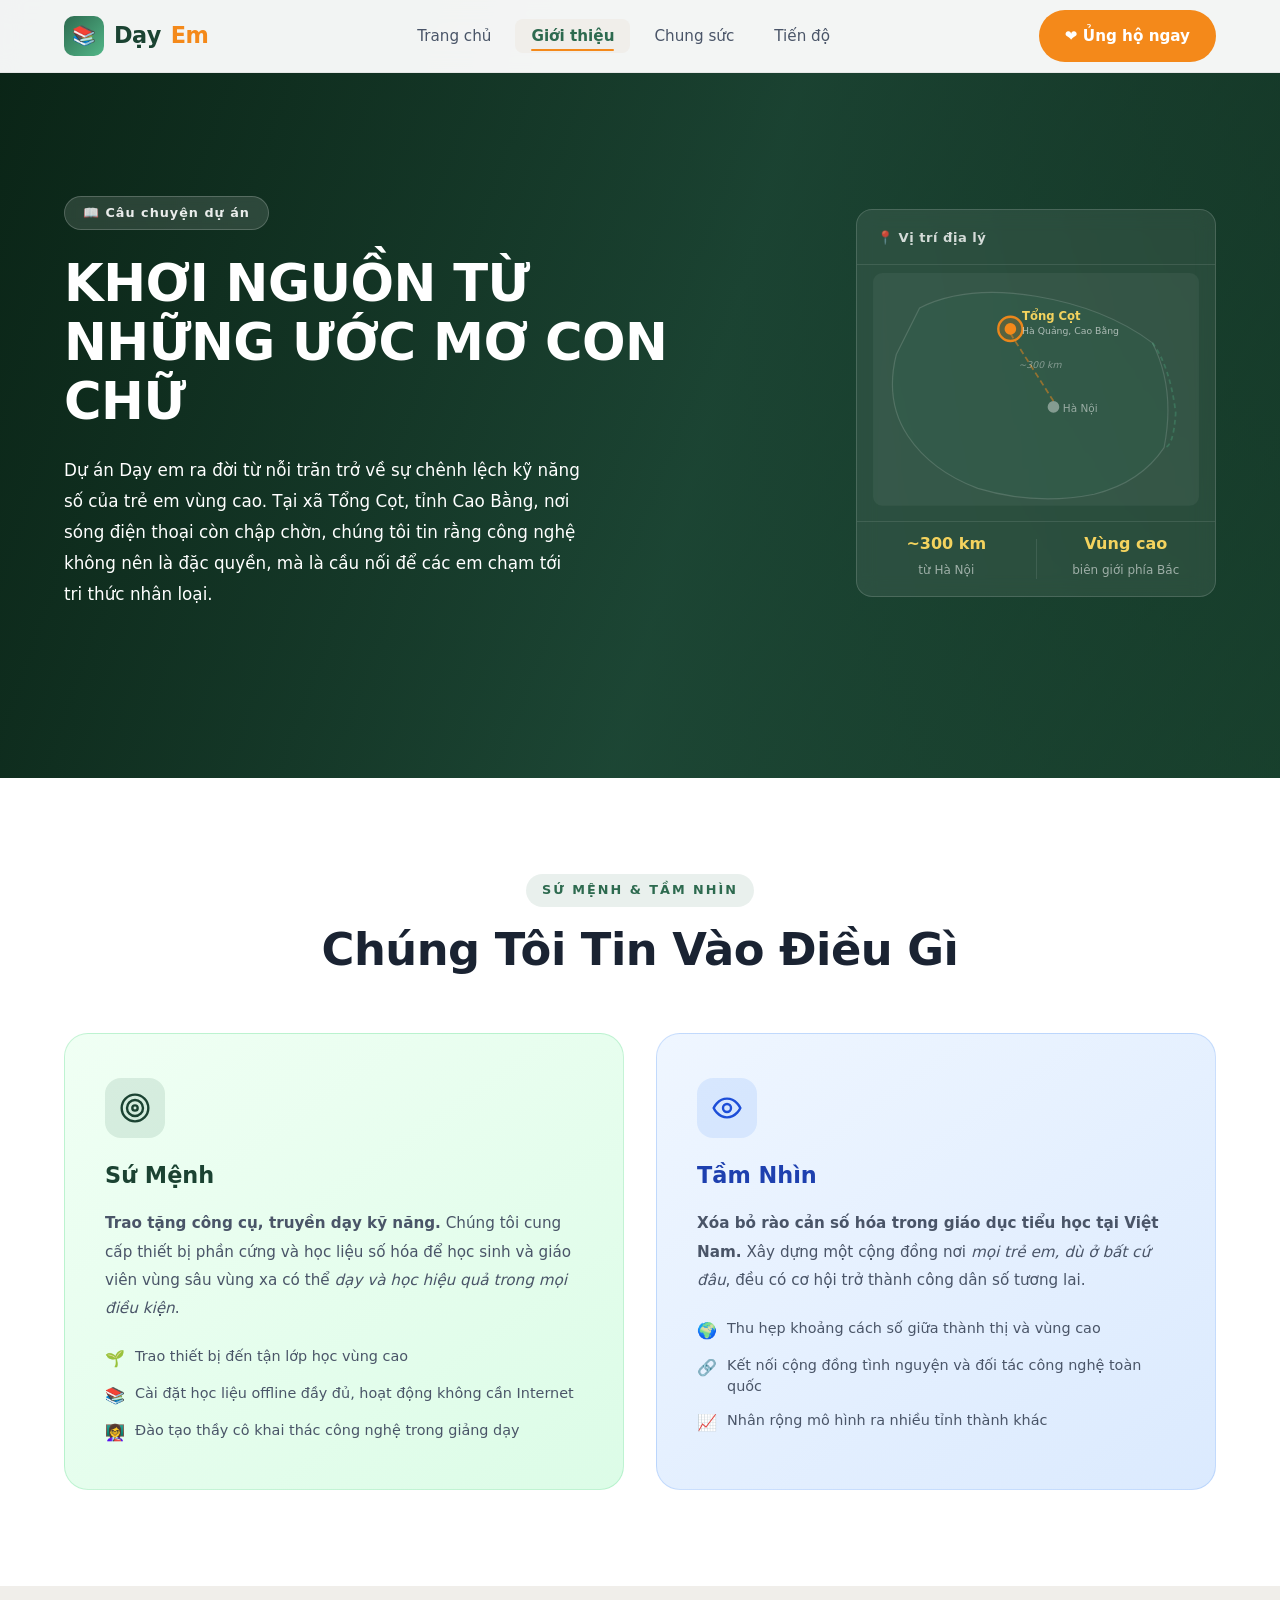
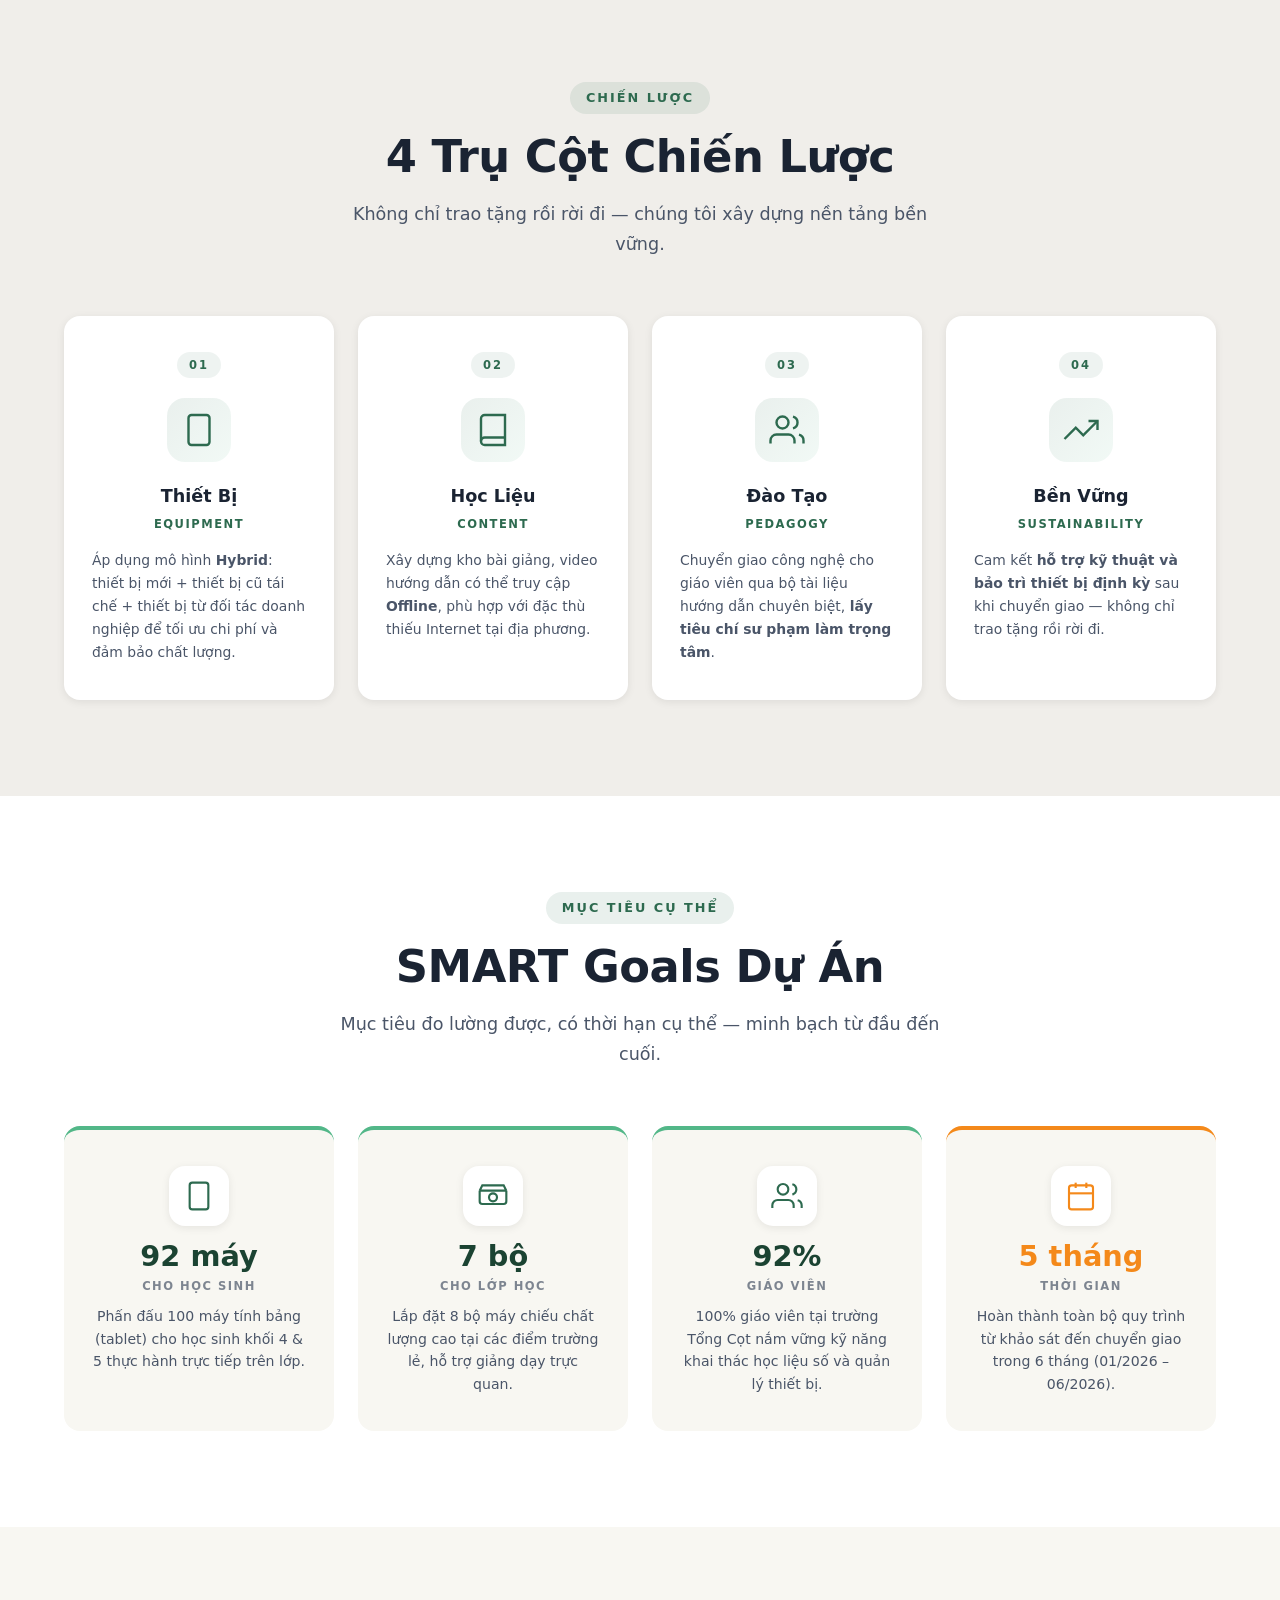
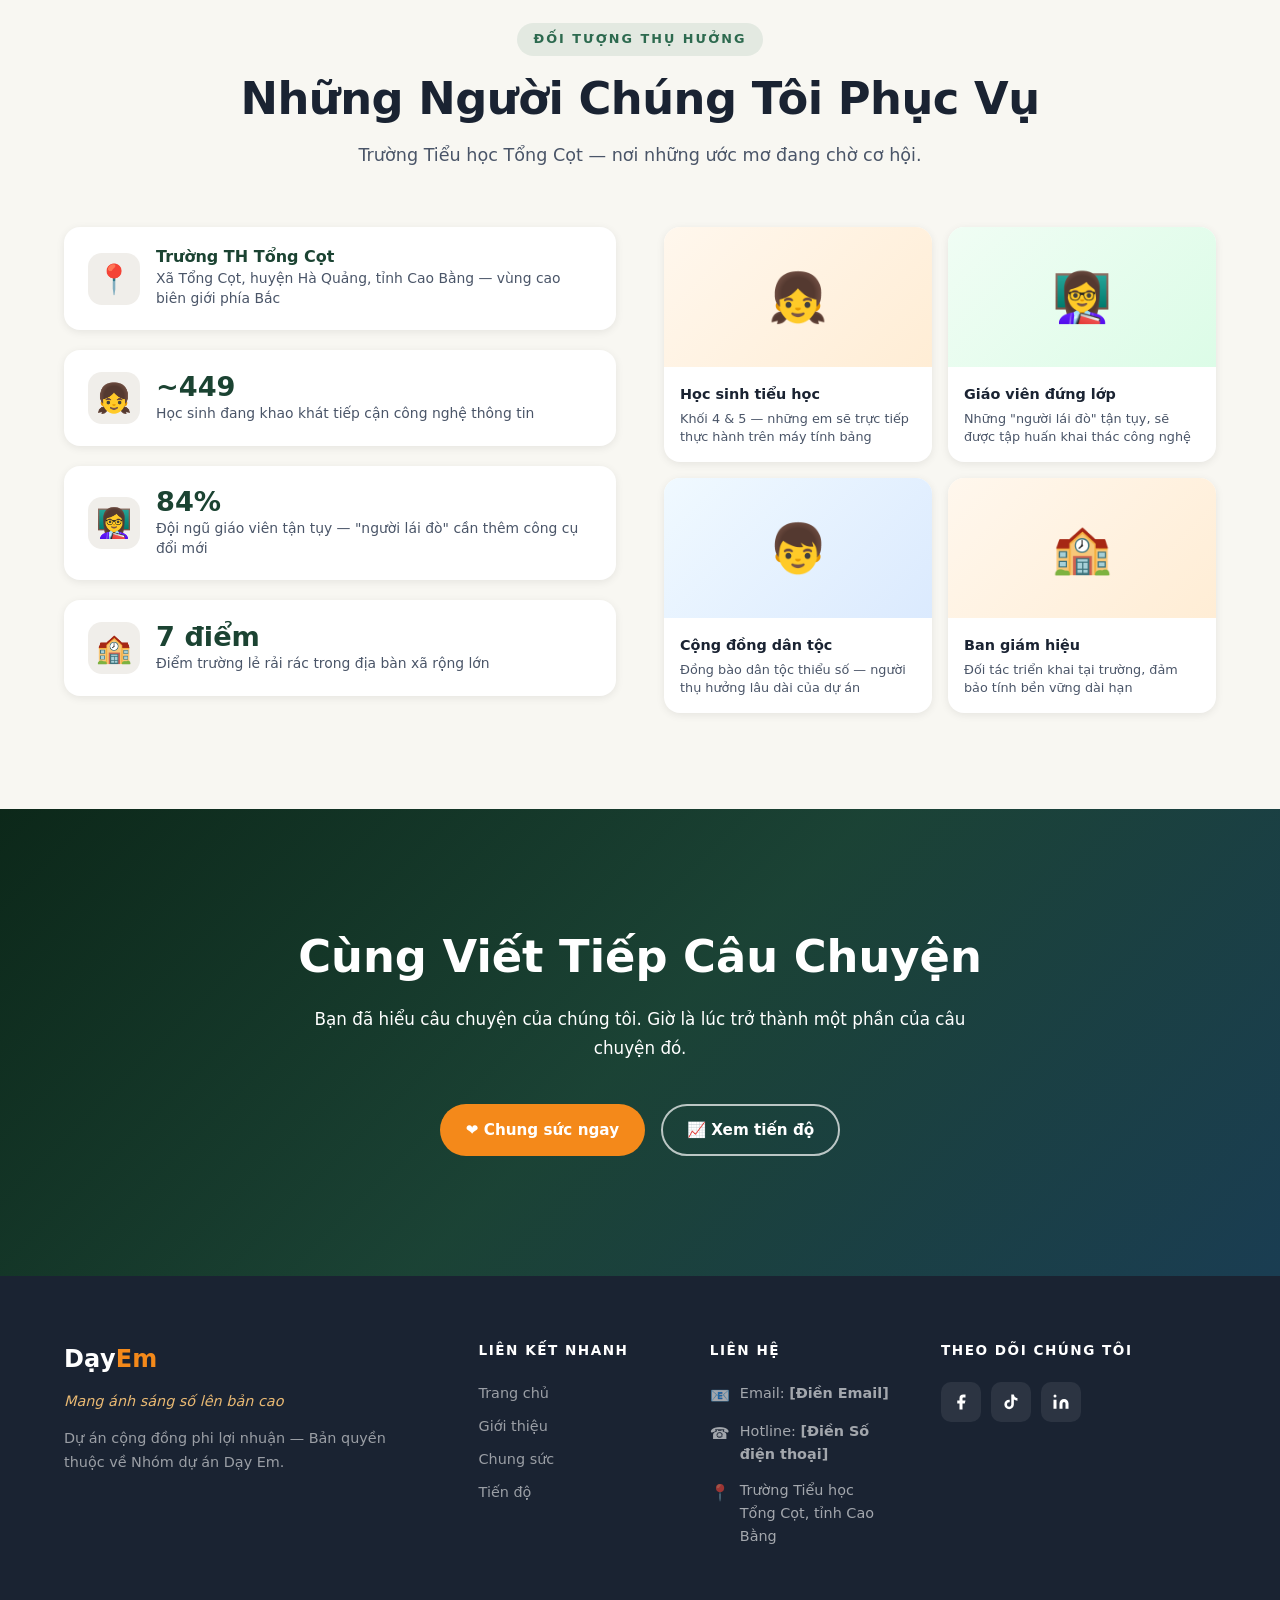
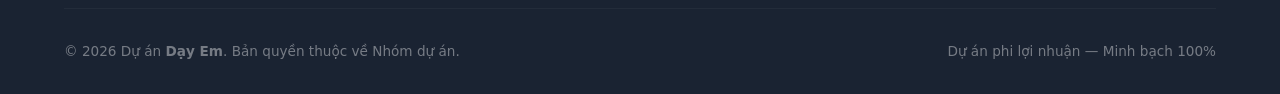
==== about.html @ bb63eeba "Initial commit without videos" ====
﻿<!DOCTYPE html>
<html lang="vi">
<head>
  <meta charset="UTF-8" />
  <meta name="viewport" content="width=device-width, initial-scale=1.0" />
  <title>Giới Thiệu — Dạy Em</title>
  <meta name="description" content="Câu chuyện ra đời của dự án Dạy Em — sứ mệnh, tầm nhìn và chiến lược thu hẹp khoảng cách số tại Tổng Cọt, Cao Bằng." />
  <link rel="stylesheet" href="css/base.css" />
  <link rel="stylesheet" href="css/layout.css" />
  <link rel="stylesheet" href="components/header.css" />
  <link rel="stylesheet" href="components/footer.css" />
  <link rel="stylesheet" href="about.css" />
</head>
<body>

  <div id="site-header"></div>

  <!-- ===== ABOUT HERO ===== -->
  <section class="about-hero">
    <!-- Ảnh nền ngôi trường + đồi núi -->
    <div class="about-hero-img"></div>
    <div class="about-hero-overlay"></div>

    <div class="container about-hero-inner">
      <div class="about-hero-grid">

        <!-- Nội dung trái -->
        <div class="about-hero-text">
          <span class="about-hero-tag fade-in">📖 Câu chuyện dự án</span>
          <h1 class="about-hero-title fade-in delay-1">
            KHƠI NGUỒN TỪ<br>NHỮNG ƯỚC MƠ CON CHỮ
          </h1>
          <p class="about-hero-lead fade-in delay-2">
            Dự án Dạy em ra đời từ nỗi trăn trở về sự chênh lệch kỹ năng số của trẻ em vùng cao. Tại xã Tổng Cọt, tỉnh Cao Bằng, nơi sóng điện thoại còn chập chờn, chúng tôi tin rằng công nghệ không nên là đặc quyền, mà là cầu nối để các em chạm tới tri thức nhân loại.
          </p>
        </div>

        <!-- Bản đồ vị trí -->
        <div class="about-map-card fade-in delay-3">
          <div class="about-map-header">
            <span class="about-map-title">📍 Vị trí địa lý</span>
          </div>
          <div class="about-map-visual">
            <!-- SVG bản đồ đơn giản hóa vị trí tương đối -->
            <svg viewBox="0 0 280 200" fill="none" xmlns="http://www.w3.org/2000/svg">
              <!-- Viền bản đồ nền -->
              <rect width="280" height="200" rx="8" fill="rgba(255,255,255,0.05)"/>
              <!-- Đường biên giới phác họa (cách điệu) -->
              <path d="M40 30 Q80 10 140 20 Q200 30 240 60 Q260 100 250 150 Q230 180 190 190 Q140 200 90 185 Q50 170 30 140 Q10 110 20 70 Z"
                    fill="rgba(45,106,79,0.15)" stroke="rgba(255,255,255,0.15)" stroke-width="1"/>
              <!-- Đường bờ biển phía đông -->
              <path d="M240 60 Q255 80 260 120 Q258 150 250 150"
                    stroke="rgba(82,183,136,0.3)" stroke-width="1.5" stroke-dasharray="4 3"/>
              <!-- Điểm Hà Nội -->
              <circle cx="155" cy="115" r="5" fill="rgba(255,255,255,0.4)"/>
              <text x="163" y="119" fill="rgba(255,255,255,0.5)" font-size="9">Hà Nội</text>
              <!-- Đường từ Hà Nội đến Tổng Cọt -->
              <line x1="155" y1="110" x2="118" y2="52" stroke="rgba(244,137,26,0.5)"
                    stroke-width="1.5" stroke-dasharray="5 3"/>
              <!-- Điểm Tổng Cọt (nổi bật) -->
              <circle cx="118" cy="48" r="10" fill="rgba(244,137,26,0.2)"
                      stroke="var(--orange,#F4891A)" stroke-width="2">
                <animate attributeName="r" values="10;14;10" dur="2s" repeatCount="indefinite"/>
                <animate attributeName="opacity" values="1;0.6;1" dur="2s" repeatCount="indefinite"/>
              </circle>
              <circle cx="118" cy="48" r="5" fill="#F4891A"/>
              <text x="128" y="40" fill="#F4D35E" font-size="10" font-weight="bold">Tổng Cọt</text>
              <text x="128" y="52" fill="rgba(255,255,255,0.6)" font-size="8">Hà Quảng, Cao Bằng</text>
              <!-- Khoảng cách -->
              <text x="125" y="82" fill="rgba(255,255,255,0.4)" font-size="8" font-style="italic">~300 km</text>
            </svg>
          </div>
          <div class="about-map-info">
            <div class="about-map-stat">
              <strong>~300 km</strong>
              <span>từ Hà Nội</span>
            </div>
            <div class="about-map-divider"></div>
            <div class="about-map-stat">
              <strong>Vùng cao</strong>
              <span>biên giới phía Bắc</span>
            </div>
          </div>
        </div>

      </div>
    </div>
  </section>


 
  <!-- ===== MISSION & VISION ===== -->
  <section class="mission-vision">
    <div class="container">
      <div class="mv-header">
        <span class="section-tag">Sứ mệnh & Tầm nhìn</span>
        <h2 class="section-title fade-in">Chúng Tôi Tin Vào Điều Gì</h2>
      </div>

      <div class="mv-grid">
        <!-- Sứ mệnh -->
        <div class="mv-card mission fade-in-left">
          <div class="mv-card-icon-wrap mission-icon">
            <svg width="32" height="32" viewBox="0 0 24 24" fill="none" stroke="currentColor" stroke-width="1.8">
              <circle cx="12" cy="12" r="10"/><circle cx="12" cy="12" r="6"/><circle cx="12" cy="12" r="2"/>
            </svg>
          </div>
          <div class="mv-card-title">Sứ Mệnh</div>
          <p class="mv-card-text">
            <strong>Trao tặng công cụ, truyền dạy kỹ năng.</strong> Chúng tôi cung cấp thiết bị phần cứng và học liệu số hóa để học sinh và giáo viên vùng sâu vùng xa có thể <em>dạy và học hiệu quả trong mọi điều kiện</em>.
          </p>
          <ul class="mv-list">
            <li>
              <span class="mv-list-icon" style="color:var(--green-mid);">🌱</span>
              Trao thiết bị đến tận lớp học vùng cao
            </li>
            <li>
              <span class="mv-list-icon" style="color:var(--green-mid);">📚</span>
              Cài đặt học liệu offline đầy đủ, hoạt động không cần Internet
            </li>
            <li>
              <span class="mv-list-icon" style="color:var(--green-mid);">👩‍🏫</span>
              Đào tạo thầy cô khai thác công nghệ trong giảng dạy
            </li>
          </ul>
        </div>

        <!-- Tầm nhìn -->
        <div class="mv-card vision fade-in-right">
          <div class="mv-card-icon-wrap vision-icon">
            <svg width="32" height="32" viewBox="0 0 24 24" fill="none" stroke="currentColor" stroke-width="1.8">
              <path d="M2 12s3-7 10-7 10 7 10 7-3 7-10 7-10-7-10-7z"/>
              <circle cx="12" cy="12" r="3"/>
            </svg>
          </div>
          <div class="mv-card-title">Tầm Nhìn</div>
          <p class="mv-card-text">
            <strong>Xóa bỏ rào cản số hóa trong giáo dục tiểu học tại Việt Nam.</strong> Xây dựng một cộng đồng nơi <em>mọi trẻ em, dù ở bất cứ đâu</em>, đều có cơ hội trở thành công dân số tương lai.
          </p>
          <ul class="mv-list">
            <li>
              <span class="mv-list-icon" style="color:#1D4ED8;">🌍</span>
              Thu hẹp khoảng cách số giữa thành thị và vùng cao
            </li>
            <li>
              <span class="mv-list-icon" style="color:#1D4ED8;">🔗</span>
              Kết nối cộng đồng tình nguyện và đối tác công nghệ toàn quốc
            </li>
            <li>
              <span class="mv-list-icon" style="color:#1D4ED8;">📈</span>
              Nhân rộng mô hình ra nhiều tỉnh thành khác
            </li>
          </ul>
        </div>
      </div>
    </div>
  </section>

  <!-- ===== 4 PILLARS ===== -->
  <section class="pillars" id="pillars">
    <div class="container">
      <div class="pillars-header">
        <span class="section-tag">Chiến lược</span>
        <h2 class="section-title fade-in">4 Trụ Cột Chiến Lược</h2>
        <p class="section-lead fade-in">Không chỉ trao tặng rồi rời đi — chúng tôi xây dựng nền tảng bền vững.</p>
      </div>

      <div class="pillars-grid">
        <div class="pillar-card fade-in delay-1">
          <div class="pillar-number">01</div>
          <div class="pillar-icon-wrap">
            <svg width="36" height="36" viewBox="0 0 24 24" fill="none" stroke="currentColor" stroke-width="1.6">
              <rect x="5" y="2" width="14" height="20" rx="2"/><line x1="12" y1="18" x2="12" y2="18.01"/>
            </svg>
          </div>
          <div class="pillar-title">Thiết Bị</div>
          <div class="pillar-sub">Equipment</div>
          <p class="pillar-desc">
            Áp dụng mô hình <strong>Hybrid</strong>: thiết bị mới + thiết bị cũ tái chế + thiết bị từ đối tác doanh nghiệp để tối ưu chi phí và đảm bảo chất lượng.
          </p>
        </div>

        <div class="pillar-card fade-in delay-2">
          <div class="pillar-number">02</div>
          <div class="pillar-icon-wrap">
            <svg width="36" height="36" viewBox="0 0 24 24" fill="none" stroke="currentColor" stroke-width="1.6">
              <path d="M4 19.5A2.5 2.5 0 0 1 6.5 17H20"/><path d="M6.5 2H20v20H6.5A2.5 2.5 0 0 1 4 19.5v-15A2.5 2.5 0 0 1 6.5 2z"/>
            </svg>
          </div>
          <div class="pillar-title">Học Liệu</div>
          <div class="pillar-sub">Content</div>
          <p class="pillar-desc">
            Xây dựng kho bài giảng, video hướng dẫn có thể truy cập <strong>Offline</strong>, phù hợp với đặc thù thiếu Internet tại địa phương.
          </p>
        </div>

        <div class="pillar-card fade-in delay-3">
          <div class="pillar-number">03</div>
          <div class="pillar-icon-wrap">
            <svg width="36" height="36" viewBox="0 0 24 24" fill="none" stroke="currentColor" stroke-width="1.6">
              <path d="M17 21v-2a4 4 0 0 0-4-4H5a4 4 0 0 0-4 4v2"/><circle cx="9" cy="7" r="4"/>
              <path d="M23 21v-2a4 4 0 0 0-3-3.87M16 3.13a4 4 0 0 1 0 7.75"/>
            </svg>
          </div>
          <div class="pillar-title">Đào Tạo</div>
          <div class="pillar-sub">Pedagogy</div>
          <p class="pillar-desc">
            Chuyển giao công nghệ cho giáo viên qua bộ tài liệu hướng dẫn chuyên biệt, <strong>lấy tiêu chí sư phạm làm trọng tâm</strong>.
          </p>
        </div>

        <div class="pillar-card fade-in delay-4">
          <div class="pillar-number">04</div>
          <div class="pillar-icon-wrap">
            <svg width="36" height="36" viewBox="0 0 24 24" fill="none" stroke="currentColor" stroke-width="1.6">
              <polyline points="23 6 13.5 15.5 8.5 10.5 1 18"/>
              <polyline points="17 6 23 6 23 12"/>
            </svg>
          </div>
          <div class="pillar-title">Bền Vững</div>
          <div class="pillar-sub">Sustainability</div>
          <p class="pillar-desc">
            Cam kết <strong>hỗ trợ kỹ thuật và bảo trì thiết bị định kỳ</strong> sau khi chuyển giao — không chỉ trao tặng rồi rời đi.
          </p>
        </div>
      </div>
    </div>
  </section>

  <!-- ===== SMART GOALS ===== -->
  <section class="smart-goals" id="goals">
    <div class="container">
      <div class="goals-header">
        <span class="section-tag">Mục tiêu cụ thể</span>
        <h2 class="section-title fade-in">SMART Goals Dự Án</h2>
        <p class="section-lead fade-in">Mục tiêu đo lường được, có thời hạn cụ thể — minh bạch từ đầu đến cuối.</p>
      </div>

      <div class="goals-grid">
        <div class="goal-card fade-in delay-1">
          <div class="goal-card-icon">
            <svg width="32" height="32" viewBox="0 0 24 24" fill="none" stroke="currentColor" stroke-width="1.6">
              <rect x="5" y="2" width="14" height="20" rx="2"/><line x1="12" y1="18" x2="12" y2="18.01"/>
            </svg>
          </div>
          <div class="goal-card-body">
            <div class="goal-num"><span class="counter" data-target="100">0</span> máy</div>
            <div class="goal-tag">Cho học sinh</div>
            <p class="goal-desc">Phấn đấu 100 máy tính bảng (tablet) cho học sinh khối 4 &amp; 5 thực hành trực tiếp trên lớp.</p>
          </div>
        </div>

        <div class="goal-card fade-in delay-2">
          <div class="goal-card-icon">
            <svg width="32" height="32" viewBox="0 0 24 24" fill="none" stroke="currentColor" stroke-width="1.6">
              <path d="M2 8h20M2 8v8a2 2 0 0 0 2 2h16a2 2 0 0 0 2-2V8M2 8l2-4h16l2 4"/>
              <circle cx="12" cy="13" r="3"/>
            </svg>
          </div>
          <div class="goal-card-body">
            <div class="goal-num"><span class="counter" data-target="8">0</span> bộ</div>
            <div class="goal-tag">Cho lớp học</div>
            <p class="goal-desc">Lắp đặt 8 bộ máy chiếu chất lượng cao tại các điểm trường lẻ, hỗ trợ giảng dạy trực quan.</p>
          </div>
        </div>

        <div class="goal-card fade-in delay-3">
          <div class="goal-card-icon">
            <svg width="32" height="32" viewBox="0 0 24 24" fill="none" stroke="currentColor" stroke-width="1.6">
              <path d="M17 21v-2a4 4 0 0 0-4-4H5a4 4 0 0 0-4 4v2"/><circle cx="9" cy="7" r="4"/>
              <path d="M23 21v-2a4 4 0 0 0-3-3.87M16 3.13a4 4 0 0 1 0 7.75"/>
            </svg>
          </div>
          <div class="goal-card-body">
            <div class="goal-num"><span class="counter" data-target="100">0</span>%</div>
            <div class="goal-tag">Giáo viên</div>
            <p class="goal-desc">100% giáo viên tại trường Tổng Cọt nắm vững kỹ năng khai thác học liệu số và quản lý thiết bị.</p>
          </div>
        </div>

        <div class="goal-card fade-in delay-4">
          <div class="goal-card-icon">
            <svg width="32" height="32" viewBox="0 0 24 24" fill="none" stroke="currentColor" stroke-width="1.6">
              <rect x="3" y="4" width="18" height="18" rx="2"/>
              <line x1="16" y1="2" x2="16" y2="6"/>
              <line x1="8" y1="2" x2="8" y2="6"/>
              <line x1="3" y1="10" x2="21" y2="10"/>
            </svg>
          </div>
          <div class="goal-card-body">
            <div class="goal-num"><span class="counter" data-target="6">0</span> tháng</div>
            <div class="goal-tag">Thời gian</div>
            <p class="goal-desc">Hoàn thành toàn bộ quy trình từ khảo sát đến chuyển giao trong 6 tháng (01/2026 – 06/2026).</p>
          </div>
        </div>
      </div>
    </div>
  </section>

  <!-- ===== BENEFICIARIES ===== -->
  <section class="beneficiaries">
    <div class="container">
      <div class="bene-header">
        <span class="section-tag">Đối tượng thụ hưởng</span>
        <h2 class="section-title fade-in">Những Người Chúng Tôi Phục Vụ</h2>
        <p class="section-lead fade-in">Trường Tiểu học Tổng Cọt — nơi những ước mơ đang chờ cơ hội.</p>
      </div>

      <div class="bene-grid">

        <!-- Thống kê nhân khẩu -->
        <div class="bene-stats">
          <div class="bene-stat fade-in-left">
            <div class="bene-stat-icon">📍</div>
            <div>
              <span class="bene-stat-place">Trường TH Tổng Cọt</span>
              <div class="bene-stat-label">Xã Tổng Cọt, huyện Hà Quảng, tỉnh Cao Bằng — vùng cao biên giới phía Bắc</div>
            </div>
          </div>

          <div class="bene-stat fade-in-left delay-1">
            <div class="bene-stat-icon">👧</div>
            <div>
              <span class="bene-stat-num">~<span class="counter" data-target="490">0</span></span>
              <div class="bene-stat-label">Học sinh đang khao khát tiếp cận công nghệ thông tin</div>
            </div>
          </div>

          <div class="bene-stat fade-in-left delay-2">
            <div class="bene-stat-icon">👩‍🏫</div>
            <div>
              <span class="bene-stat-num"><span class="counter" data-target="100">0</span>%</span>
              <div class="bene-stat-label">Đội ngũ giáo viên tận tụy — "người lái đò" cần thêm công cụ đổi mới</div>
            </div>
          </div>

          <div class="bene-stat fade-in-left delay-3">
            <div class="bene-stat-icon">🏫</div>
            <div>
              <span class="bene-stat-num"><span class="counter" data-target="8">0</span> điểm</span>
              <div class="bene-stat-label">Điểm trường lẻ rải rác trong địa bàn xã rộng lớn</div>
            </div>
          </div>
        </div>

        <!-- Chân dung đối tượng -->
        <div class="bene-portraits fade-in-right">
          <div class="portrait-card">
            <div class="portrait-img student">👧</div>
            <div class="portrait-info">
              <div class="portrait-title">Học sinh tiểu học</div>
              <div class="portrait-desc">Khối 4 &amp; 5 — những em sẽ trực tiếp thực hành trên máy tính bảng</div>
            </div>
          </div>

          <div class="portrait-card">
            <div class="portrait-img teacher">👩‍🏫</div>
            <div class="portrait-info">
              <div class="portrait-title">Giáo viên đứng lớp</div>
              <div class="portrait-desc">Những "người lái đò" tận tụy, sẽ được tập huấn khai thác công nghệ</div>
            </div>
          </div>

          <div class="portrait-card">
            <div class="portrait-img" style="background:linear-gradient(135deg,#F0F9FF,#DBEAFE);">👦</div>
            <div class="portrait-info">
              <div class="portrait-title">Cộng đồng dân tộc</div>
              <div class="portrait-desc">Đồng bào dân tộc thiểu số — người thụ hưởng lâu dài của dự án</div>
            </div>
          </div>

          <div class="portrait-card">
            <div class="portrait-img" style="background:linear-gradient(135deg,#FFF7ED,#FFEDD5);">🏫</div>
            <div class="portrait-info">
              <div class="portrait-title">Ban giám hiệu</div>
              <div class="portrait-desc">Đối tác triển khai tại trường, đảm bảo tính bền vững dài hạn</div>
            </div>
          </div>
        </div>

      </div>
    </div>
  </section>

  <!-- ===== CTA ===== -->
  <section class="cta-section">
    <div class="cta-bg-overlay"></div>
    <div class="container">
      <div class="cta-content">
        <h2 class="cta-title fade-in">Cùng Viết Tiếp Câu Chuyện</h2>
        <p class="cta-text fade-in">
          Bạn đã hiểu câu chuyện của chúng tôi. Giờ là lúc trở thành một phần của câu chuyện đó.
        </p>
        <div class="cta-actions fade-in">
          <a href="contribute.html" class="btn btn-primary">❤️ Chung sức ngay</a>
          <a href="progress.html" class="btn btn-white-outline">📈 Xem tiến độ</a>
        </div>
      </div>
    </div>
  </section>

  <div id="site-footer"></div>

  <script src="js/components.js"></script>
  <script src="js/main.js"></script>
</body>
</html>
---- css/base.css ----
/* ============================================
   BASE — Reset, Variables, Elements, Utilities
   ============================================ */

/* --- Reset & Variables --- */
*, *::before, *::after { box-sizing: border-box; margin: 0; padding: 0; }

:root {
  --green-dark:   #1B4332;
  --green-mid:    #2D6A4F;
  --green-light:  #52B788;
  --orange:       #F4891A;
  --orange-light: #FFC97A;
  --gold:         #F4D35E;
  --white:        #FFFFFF;
  --off-white:    #F8F7F2;
  --gray-light:   #F0EEEA;
  --gray-mid:     #C8C4BC;
  --text-dark:    #1A2332;
  --text-mid:     #4A5568;
  --shadow-sm:    0 2px 8px rgba(0,0,0,0.08);
  --shadow-md:    0 4px 20px rgba(0,0,0,0.12);
  --shadow-lg:    0 8px 40px rgba(0,0,0,0.16);
  --radius-sm:    8px;
  --radius-md:    16px;
  --radius-lg:    24px;
  --transition:   0.3s ease;
  --font-main:    'Segoe UI', 'Be Vietnam Pro', system-ui, sans-serif;
}

html { scroll-behavior: smooth; }

body {
  font-family: var(--font-main);
  color: var(--text-dark);
  background: var(--white);
  line-height: 1.6;
  overflow-x: hidden;
}

img { max-width: 100%; display: block; }
a { text-decoration: none; color: inherit; }
ul { list-style: none; }

.container {
  max-width: 1200px;
  margin: 0 auto;
  padding: 0 24px;
}

/* --- Buttons --- */
.btn {
  display: inline-flex;
  align-items: center;
  gap: 8px;
  padding: 12px 24px;
  border-radius: 50px;
  font-weight: 600;
  font-size: 0.95rem;
  cursor: pointer;
  border: 2px solid transparent;
  transition: all var(--transition);
  white-space: nowrap;
}

.btn-primary {
  background: var(--orange);
  color: var(--white);
}

.btn-primary:hover {
  background: #E07A10;
  transform: translateY(-2px);
  box-shadow: 0 6px 20px rgba(244,137,26,0.4);
}

.btn-outline {
  background: transparent;
  border-color: var(--green-mid);
  color: var(--green-mid);
}

.btn-outline:hover {
  background: var(--green-mid);
  color: var(--white);
  transform: translateY(-2px);
}

.btn-white {
  background: var(--white);
  color: var(--green-dark);
}

.btn-white:hover {
  background: var(--off-white);
  transform: translateY(-2px);
  box-shadow: var(--shadow-md);
}

.btn-white-outline {
  background: transparent;
  border-color: rgba(255,255,255,0.7);
  color: var(--white);
}

.btn-white-outline:hover {
  background: rgba(255,255,255,0.15);
  border-color: var(--white);
}

/* --- Section Commons --- */
section { padding: 96px 0; }

.section-tag {
  display: inline-block;
  background: rgba(45,106,79,0.1);
  color: var(--green-mid);
  font-size: 0.8rem;
  font-weight: 700;
  letter-spacing: 2px;
  text-transform: uppercase;
  padding: 6px 16px;
  border-radius: 50px;
  margin-bottom: 16px;
}

.section-tag.orange {
  background: rgba(244,137,26,0.1);
  color: var(--orange);
}

.section-title {
  font-size: clamp(1.8rem, 4vw, 2.8rem);
  font-weight: 800;
  line-height: 1.2;
  letter-spacing: -0.5px;
  margin-bottom: 16px;
  color: var(--text-dark);
}

.section-lead {
  font-size: 1.1rem;
  color: var(--text-mid);
  max-width: 600px;
  line-height: 1.7;
}

/* --- Animations --- */
.fade-in {
  opacity: 0;
  transform: translateY(30px);
  transition: opacity 0.7s ease, transform 0.7s ease;
}

.fade-in.visible {
  opacity: 1;
  transform: translateY(0);
}

.fade-in-left {
  opacity: 0;
  transform: translateX(-30px);
  transition: opacity 0.7s ease, transform 0.7s ease;
}

.fade-in-left.visible {
  opacity: 1;
  transform: translateX(0);
}

.fade-in-right {
  opacity: 0;
  transform: translateX(30px);
  transition: opacity 0.7s ease, transform 0.7s ease;
}

.fade-in-right.visible {
  opacity: 1;
  transform: translateX(0);
}

.delay-1 { transition-delay: 0.1s; }
.delay-2 { transition-delay: 0.2s; }
.delay-3 { transition-delay: 0.3s; }
.delay-4 { transition-delay: 0.4s; }
---- css/layout.css ----
/* ============================================
   LAYOUT — CTA Section, Shared Responsive
   ============================================ */

/* --- Shared CTA Section (dùng chung mọi trang) --- */
.cta-section {
  position: relative;
  background: linear-gradient(135deg, var(--green-dark), #1A3D52);
  color: var(--white);
  text-align: center;
  padding: 120px 0;
  overflow: hidden;
}

.cta-bg-overlay {
  position: absolute;
  inset: 0;
  background: linear-gradient(
    135deg,
    rgba(10,36,22,0.88) 0%,
    rgba(27,67,50,0.82) 50%,
    rgba(26,61,82,0.88) 100%
  );
  z-index: 0;
}

.cta-section .container { position: relative; z-index: 1; }

.cta-content { max-width: 700px; margin: 0 auto; }

.cta-title {
  font-size: clamp(1.8rem, 4vw, 2.8rem);
  font-weight: 900;
  line-height: 1.25;
  margin-bottom: 20px;
}

.cta-text {
  font-size: 1.05rem;
  opacity: 0.85;
  margin-bottom: 40px;
  line-height: 1.75;
}

.cta-actions {
  display: flex;
  gap: 16px;
  justify-content: center;
  flex-wrap: wrap;
}

/* --- Responsive --- */
@media (max-width: 768px) {
  section { padding: 64px 0; }
}

@media (max-width: 480px) {
  .cta-actions { flex-direction: column; align-items: center; }
}
---- components/header.css ----
/* --- Header / Navbar --- */
.header {
  position: fixed;
  top: 0; left: 0; right: 0;
  z-index: 1000;
  background: rgba(255,255,255,0.95);
  backdrop-filter: blur(12px);
  border-bottom: 1px solid rgba(0,0,0,0.06);
  transition: box-shadow var(--transition);
}

.header.scrolled { box-shadow: var(--shadow-md); }

.nav {
  display: flex;
  align-items: center;
  justify-content: space-between;
  height: 72px;
  gap: 32px;
}

.nav-logo {
  display: flex;
  align-items: center;
  gap: 10px;
  font-size: 1.4rem;
  font-weight: 800;
  color: var(--green-dark);
  letter-spacing: -0.5px;
}

.nav-logo span { color: var(--orange); }

.nav-logo-icon {
  width: 40px; height: 40px;
  background: linear-gradient(135deg, var(--green-mid), var(--green-light));
  border-radius: 10px;
  display: flex; align-items: center; justify-content: center;
  font-size: 1.2rem;
}

.nav-links {
  display: flex;
  align-items: center;
  gap: 8px;
}

.nav-links a {
  padding: 8px 16px;
  border-radius: 8px;
  font-size: 0.95rem;
  font-weight: 500;
  color: var(--text-mid);
  transition: all var(--transition);
}

.nav-links a:hover,
.nav-links a.active {
  color: var(--green-dark);
  background: var(--gray-light);
}

.nav-links a.active {
  color: var(--green-mid);
  font-weight: 700;
  position: relative;
}

.nav-links a.active::after {
  content: '';
  position: absolute;
  bottom: 2px; left: 16px; right: 16px;
  height: 2px;
  background: var(--orange);
  border-radius: 2px;
}

.nav-hamburger {
  display: none;
  flex-direction: column;
  gap: 5px;
  cursor: pointer;
  padding: 8px;
}

.nav-hamburger span {
  width: 24px; height: 2px;
  background: var(--text-dark);
  border-radius: 2px;
  transition: all var(--transition);
}

@media (max-width: 768px) {
  .nav-links, .nav-cta { display: none; }
  .nav-hamburger { display: flex; }
  .nav-links.open {
    display: flex;
    flex-direction: column;
    position: fixed;
    top: 72px; left: 0; right: 0;
    background: var(--white);
    padding: 20px 24px;
    box-shadow: var(--shadow-md);
    gap: 4px;
  }
}
---- components/footer.css ----
/* --- Footer --- */
.footer {
  background: var(--text-dark);
  color: rgba(255,255,255,0.8);
  padding: 64px 0 32px;
}

.footer-grid {
  display: grid;
  grid-template-columns: 2fr 1fr 1fr 1.5fr;
  gap: 48px;
  margin-bottom: 48px;
}

.footer-slogan {
  font-size: 0.9rem;
  color: var(--orange-light);
  font-style: italic;
  margin-bottom: 12px;
  opacity: 0.9;
}

.footer-brand-name {
  font-size: 1.5rem;
  font-weight: 800;
  color: var(--white);
  margin-bottom: 12px;
}

.footer-brand-name span { color: var(--orange); }

.footer-desc {
  font-size: 0.9rem;
  line-height: 1.7;
  opacity: 0.7;
  margin-bottom: 24px;
}

.footer-socials {
  display: flex;
  gap: 10px;
}

.social-btn {
  width: 40px; height: 40px;
  background: rgba(255,255,255,0.08);
  border-radius: 10px;
  display: flex; align-items: center; justify-content: center;
  font-size: 1rem;
  transition: all var(--transition);
  color: var(--white);
}

.social-btn:hover {
  background: var(--orange);
  transform: translateY(-2px);
}

.footer-col-title {
  font-size: 0.85rem;
  font-weight: 700;
  text-transform: uppercase;
  letter-spacing: 1.5px;
  color: var(--white);
  margin-bottom: 20px;
}

.footer-links { display: flex; flex-direction: column; gap: 10px; }

.footer-links a {
  font-size: 0.9rem;
  opacity: 0.7;
  transition: all var(--transition);
  display: flex;
  align-items: center;
  gap: 6px;
}

.footer-links a:hover { opacity: 1; color: var(--orange); }

.footer-contact-item {
  display: flex;
  align-items: flex-start;
  gap: 10px;
  font-size: 0.9rem;
  margin-bottom: 12px;
  opacity: 0.75;
}

.footer-contact-item span:first-child { font-size: 1rem; margin-top: 1px; flex-shrink: 0; }

.footer-bottom {
  border-top: 1px solid rgba(255,255,255,0.08);
  padding-top: 32px;
  display: flex;
  justify-content: space-between;
  align-items: center;
  font-size: 0.85rem;
  opacity: 0.5;
  flex-wrap: wrap;
  gap: 12px;
}

@media (max-width: 1024px) {
  .footer-grid { grid-template-columns: 1fr 1fr; }
}

@media (max-width: 768px) {
  .footer-grid { grid-template-columns: 1fr; }
}

@media (max-width: 480px) {
  .footer-grid { grid-template-columns: 1fr; }
}
---- about.css ----
/* ============================================
   ABOUT PAGE
   ============================================ */

/* --- About Hero --- */
.about-hero {
  position: relative;
  min-height: 78vh;
  display: flex;
  align-items: center;
  overflow: hidden;
}

.about-hero-img {
  position: absolute;
  inset: 0;
  background: linear-gradient(135deg, #0A2416 0%, #1B4332 50%, #2D6A4F 100%);
  z-index: 0;
}

.about-hero-overlay {
  position: absolute;
  inset: 0;
  background: linear-gradient(
    105deg,
    rgba(10,36,22,0.90) 0%,
    rgba(27,67,50,0.78) 55%,
    rgba(10,36,22,0.60) 100%
  );
  z-index: 1;
}

.about-hero-inner {
  position: relative;
  z-index: 2;
  padding-top: 100px;
  padding-bottom: 72px;
}

.about-hero-grid {
  display: grid;
  grid-template-columns: 1fr 360px;
  gap: 56px;
  align-items: center;
}

.about-hero-text { color: var(--white); }

.about-hero-tag {
  display: inline-block;
  background: rgba(255,255,255,0.12);
  border: 1px solid rgba(255,255,255,0.2);
  color: rgba(255,255,255,0.9);
  font-size: 0.8rem;
  font-weight: 600;
  letter-spacing: 1px;
  padding: 6px 18px;
  border-radius: 50px;
  margin-bottom: 24px;
  backdrop-filter: blur(6px);
}

.about-hero-title {
  font-size: clamp(1.8rem, 4.5vw, 3.2rem);
  font-weight: 900;
  line-height: 1.15;
  letter-spacing: -0.5px;
  margin-bottom: 24px;
  text-transform: uppercase;
}

.about-hero-lead {
  font-size: 1.05rem;
  line-height: 1.85;
  opacity: 0.85;
  max-width: 520px;
}

/* --- Map Card --- */
.about-map-card {
  background: rgba(255,255,255,0.08);
  border: 1px solid rgba(255,255,255,0.15);
  border-radius: var(--radius-md);
  overflow: hidden;
  backdrop-filter: blur(10px);
}

.about-map-header {
  padding: 14px 20px;
  border-bottom: 1px solid rgba(255,255,255,0.1);
}

.about-map-title {
  font-size: 0.82rem;
  font-weight: 700;
  letter-spacing: 0.5px;
  color: rgba(255,255,255,0.8);
}

.about-map-visual { padding: 8px 16px; }
.about-map-visual svg { width: 100%; height: auto; }

.about-map-info {
  display: flex;
  align-items: center;
  border-top: 1px solid rgba(255,255,255,0.1);
}

.about-map-stat {
  flex: 1;
  padding: 14px 20px;
  text-align: center;
}

.about-map-stat strong {
  display: block;
  font-size: 1rem;
  font-weight: 800;
  color: var(--gold);
  line-height: 1;
  margin-bottom: 4px;
}

.about-map-stat span {
  font-size: 0.75rem;
  color: rgba(255,255,255,0.55);
}

.about-map-divider {
  width: 1px;
  height: 40px;
  background: rgba(255,255,255,0.1);
  flex-shrink: 0;
}

/* --- Mission & Vision --- */
.mission-vision { background: var(--white); padding: 96px 0; }

.mv-header {
  text-align: center;
  margin-bottom: 56px;
}

.mv-grid {
  display: grid;
  grid-template-columns: 1fr 1fr;
  gap: 32px;
}

.mv-card {
  border-radius: var(--radius-lg);
  padding: 44px 40px;
  position: relative;
  overflow: hidden;
}

.mv-card.mission {
  background: linear-gradient(145deg, #F0FFF4, #DCFCE7);
  border: 1px solid rgba(34,197,94,0.2);
}

.mv-card.vision {
  background: linear-gradient(145deg, #EFF6FF, #DBEAFE);
  border: 1px solid rgba(59,130,246,0.2);
}

.mv-card-icon-wrap {
  width: 60px; height: 60px;
  border-radius: 16px;
  display: flex; align-items: center; justify-content: center;
  margin-bottom: 20px;
}

.mission-icon { background: rgba(45,106,79,0.12); color: var(--green-dark); }
.vision-icon  { background: rgba(59,130,246,0.12); color: #1D4ED8; }

.mv-card-title {
  font-size: 1.4rem;
  font-weight: 800;
  margin-bottom: 16px;
}

.mission .mv-card-title { color: var(--green-dark); }
.vision .mv-card-title  { color: #1E40AF; }

.mv-card-text {
  font-size: 0.95rem;
  line-height: 1.85;
  color: var(--text-mid);
  margin-bottom: 24px;
}

.mv-list {
  list-style: none;
  display: flex;
  flex-direction: column;
  gap: 12px;
  padding: 0;
}

.mv-list li {
  display: flex;
  align-items: flex-start;
  gap: 10px;
  font-size: 0.9rem;
  color: var(--text-mid);
  line-height: 1.5;
}

.mv-list-icon { font-size: 1rem; flex-shrink: 0; margin-top: 1px; }

/* --- 4 Pillars --- */
.pillars { background: var(--gray-light); padding: 96px 0; }

.pillars-header {
  text-align: center;
  margin-bottom: 56px;
}

.pillars-header .section-lead { margin: 0 auto; }

.pillars-grid {
  display: grid;
  grid-template-columns: repeat(4, 1fr);
  gap: 24px;
}

.pillar-card {
  background: var(--white);
  border-radius: var(--radius-md);
  padding: 36px 28px;
  text-align: center;
  box-shadow: var(--shadow-sm);
  transition: all var(--transition);
  display: flex;
  flex-direction: column;
  align-items: center;
}

.pillar-card:hover {
  transform: translateY(-6px);
  box-shadow: var(--shadow-md);
}

.pillar-number {
  font-size: 0.72rem;
  font-weight: 800;
  letter-spacing: 2px;
  color: var(--green-mid);
  background: rgba(45,106,79,0.08);
  padding: 4px 12px;
  border-radius: 50px;
  margin-bottom: 20px;
  display: inline-block;
}

.pillar-icon-wrap {
  width: 64px; height: 64px;
  background: linear-gradient(135deg, rgba(45,106,79,0.1), rgba(82,183,136,0.08));
  border-radius: 18px;
  display: flex; align-items: center; justify-content: center;
  margin-bottom: 20px;
  color: var(--green-mid);
}

.pillar-title {
  font-size: 1.1rem;
  font-weight: 700;
  color: var(--text-dark);
  margin-bottom: 4px;
}

.pillar-sub {
  font-size: 0.72rem;
  color: var(--green-mid);
  font-weight: 600;
  letter-spacing: 1.5px;
  text-transform: uppercase;
  margin-bottom: 16px;
}

.pillar-desc {
  font-size: 0.87rem;
  color: var(--text-mid);
  line-height: 1.65;
  text-align: left;
}

/* --- Smart Goals --- */
.smart-goals { background: var(--white); padding: 96px 0; }

.goals-header {
  text-align: center;
  margin-bottom: 56px;
}

.goals-header .section-lead { margin: 0 auto; }

.goals-grid {
  display: grid;
  grid-template-columns: repeat(4, 1fr);
  gap: 24px;
}

.goal-card {
  background: var(--off-white);
  border-radius: var(--radius-md);
  padding: 36px 28px;
  display: flex;
  flex-direction: column;
  align-items: center;
  text-align: center;
  border-top: 4px solid var(--green-light);
  transition: all var(--transition);
  gap: 16px;
}

.goal-card:last-child { border-top-color: var(--orange); }

.goal-card:hover {
  transform: translateY(-4px);
  box-shadow: var(--shadow-md);
  background: var(--white);
}

.goal-card-icon {
  width: 60px; height: 60px;
  background: var(--white);
  border-radius: 16px;
  display: flex; align-items: center; justify-content: center;
  box-shadow: var(--shadow-sm);
  color: var(--green-mid);
  flex-shrink: 0;
}

.goal-card:last-child .goal-card-icon { color: var(--orange); }

.goal-card-body { display: flex; flex-direction: column; gap: 6px; }

.goal-num {
  font-size: 1.8rem;
  font-weight: 900;
  color: var(--green-dark);
  line-height: 1;
}

.goal-card:last-child .goal-num { color: var(--orange); }

.goal-tag {
  font-size: 0.72rem;
  font-weight: 700;
  letter-spacing: 1.5px;
  text-transform: uppercase;
  color: var(--text-mid);
  opacity: 0.7;
}

.goal-desc {
  font-size: 0.88rem;
  color: var(--text-mid);
  line-height: 1.6;
  margin-top: 4px;
}

/* --- Beneficiaries --- */
.beneficiaries { background: var(--off-white); padding: 96px 0; }

.bene-header {
  text-align: center;
  margin-bottom: 56px;
}

.bene-header .section-lead { margin: 0 auto; }

.bene-grid {
  display: grid;
  grid-template-columns: 1fr 1fr;
  gap: 48px;
  align-items: start;
}

.bene-stats { display: flex; flex-direction: column; gap: 20px; }

.bene-stat {
  display: flex;
  gap: 16px;
  align-items: center;
  background: var(--white);
  border-radius: var(--radius-md);
  padding: 22px 24px;
  box-shadow: var(--shadow-sm);
}

.bene-stat-icon {
  font-size: 1.8rem;
  width: 52px; height: 52px;
  background: var(--gray-light);
  border-radius: 14px;
  display: flex; align-items: center; justify-content: center;
  flex-shrink: 0;
}

.bene-stat-num {
  font-size: 1.7rem;
  font-weight: 900;
  color: var(--green-dark);
  display: block;
  line-height: 1;
}

.bene-stat-place {
  font-size: 1rem;
  font-weight: 800;
  color: var(--green-dark);
  display: block;
  line-height: 1;
  margin-bottom: 4px;
}

.bene-stat-label {
  font-size: 0.87rem;
  color: var(--text-mid);
  margin-top: 4px;
  line-height: 1.4;
}

.bene-portraits {
  display: grid;
  grid-template-columns: 1fr 1fr;
  gap: 16px;
}

.portrait-card {
  background: var(--white);
  border-radius: var(--radius-md);
  overflow: hidden;
  box-shadow: var(--shadow-sm);
  transition: transform var(--transition);
}

.portrait-card:hover { transform: translateY(-4px); box-shadow: var(--shadow-md); }

.portrait-img {
  height: 140px;
  display: flex;
  align-items: center;
  justify-content: center;
  font-size: 3rem;
}

.portrait-img.student { background: linear-gradient(135deg, #FFF7ED, #FFEDD5); }
.portrait-img.teacher { background: linear-gradient(135deg, #F0FDF4, #DCFCE7); }

.portrait-info  { padding: 16px; }
.portrait-title { font-size: 0.9rem; font-weight: 700; margin-bottom: 4px; }
.portrait-desc  { font-size: 0.8rem; color: var(--text-mid); line-height: 1.4; }

/* ============================================
   RESPONSIVE — ABOUT
   ============================================ */
@media (max-width: 1024px) {
  .about-hero-grid { grid-template-columns: 1fr; }
  .about-map-card  { display: none; }
  .pillars-grid    { grid-template-columns: repeat(2, 1fr); }
  .goals-grid      { grid-template-columns: repeat(2, 1fr); }
}

@media (max-width: 768px) {
  .mv-grid   { grid-template-columns: 1fr; }
  .bene-grid { grid-template-columns: 1fr; }
}

@media (max-width: 480px) {
  .pillars-grid   { grid-template-columns: 1fr 1fr; }
  .goals-grid     { grid-template-columns: 1fr 1fr; }
  .bene-portraits { grid-template-columns: 1fr 1fr; }
}
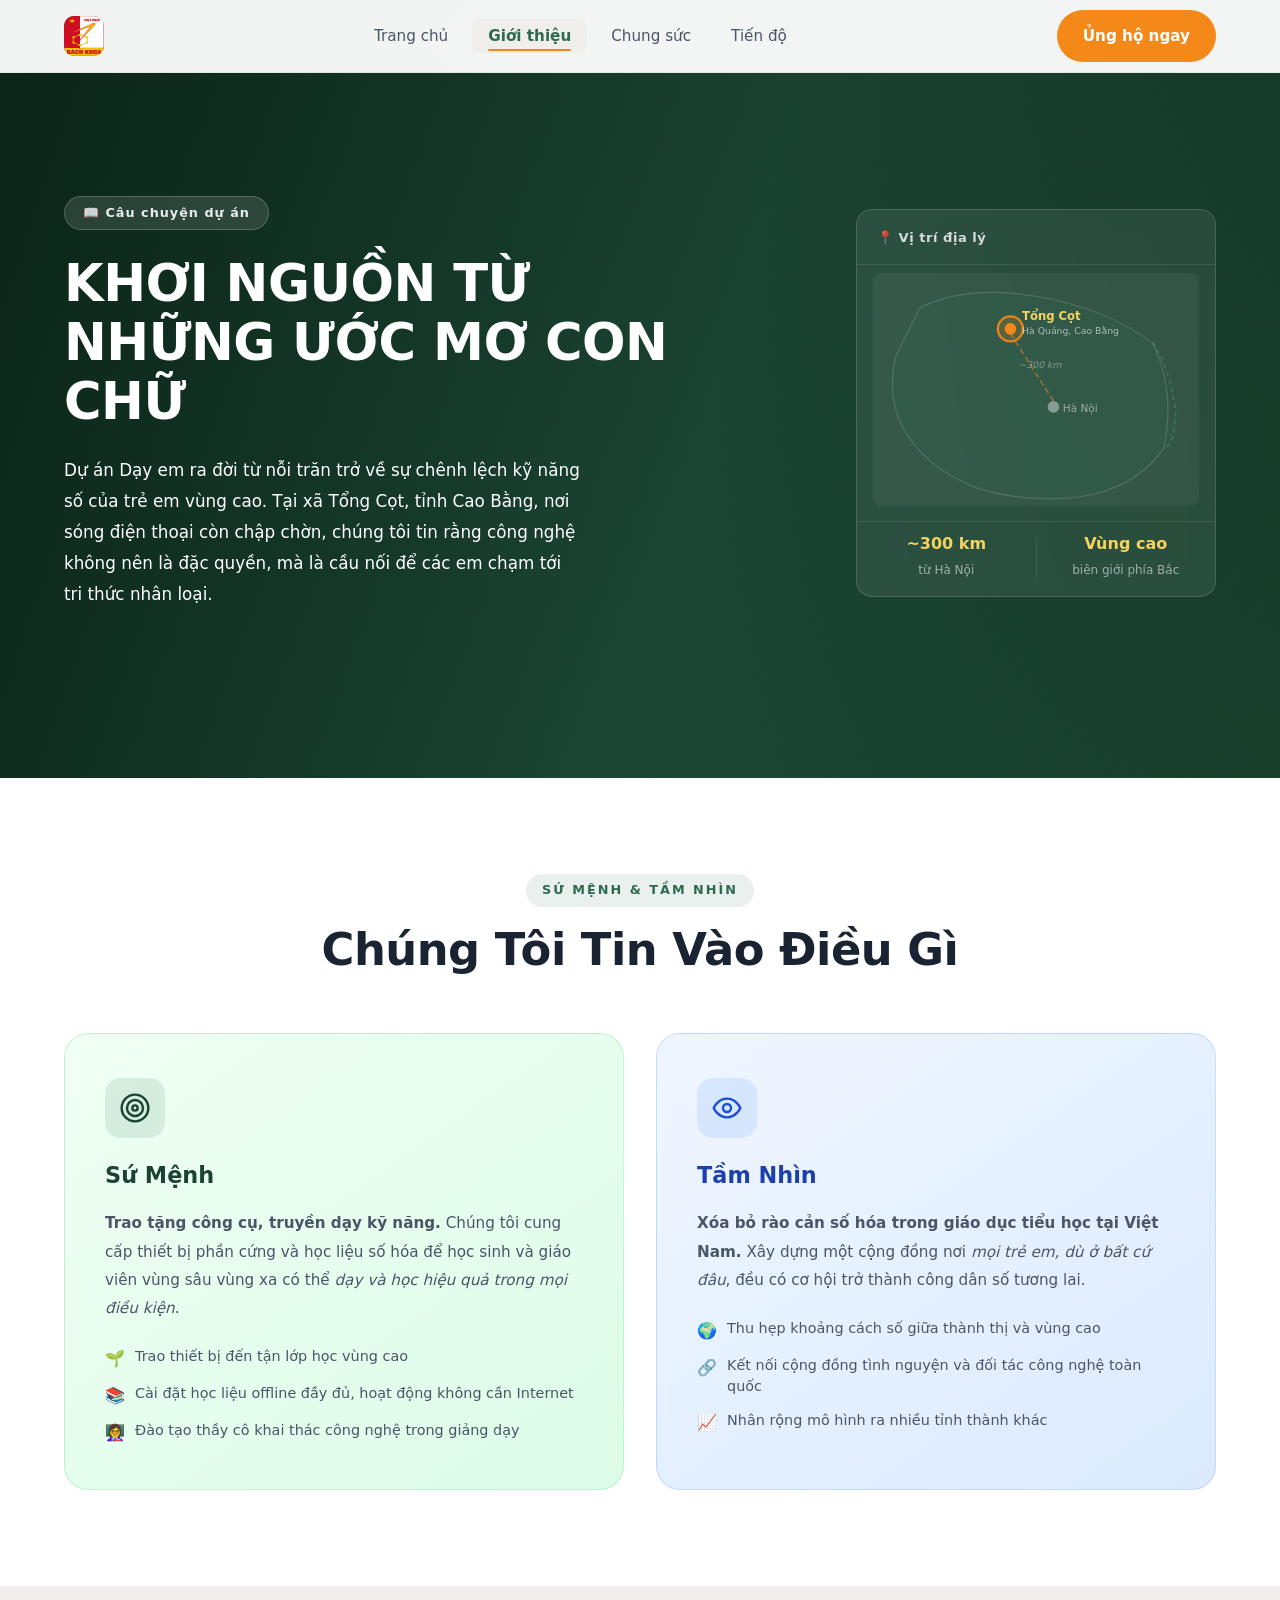
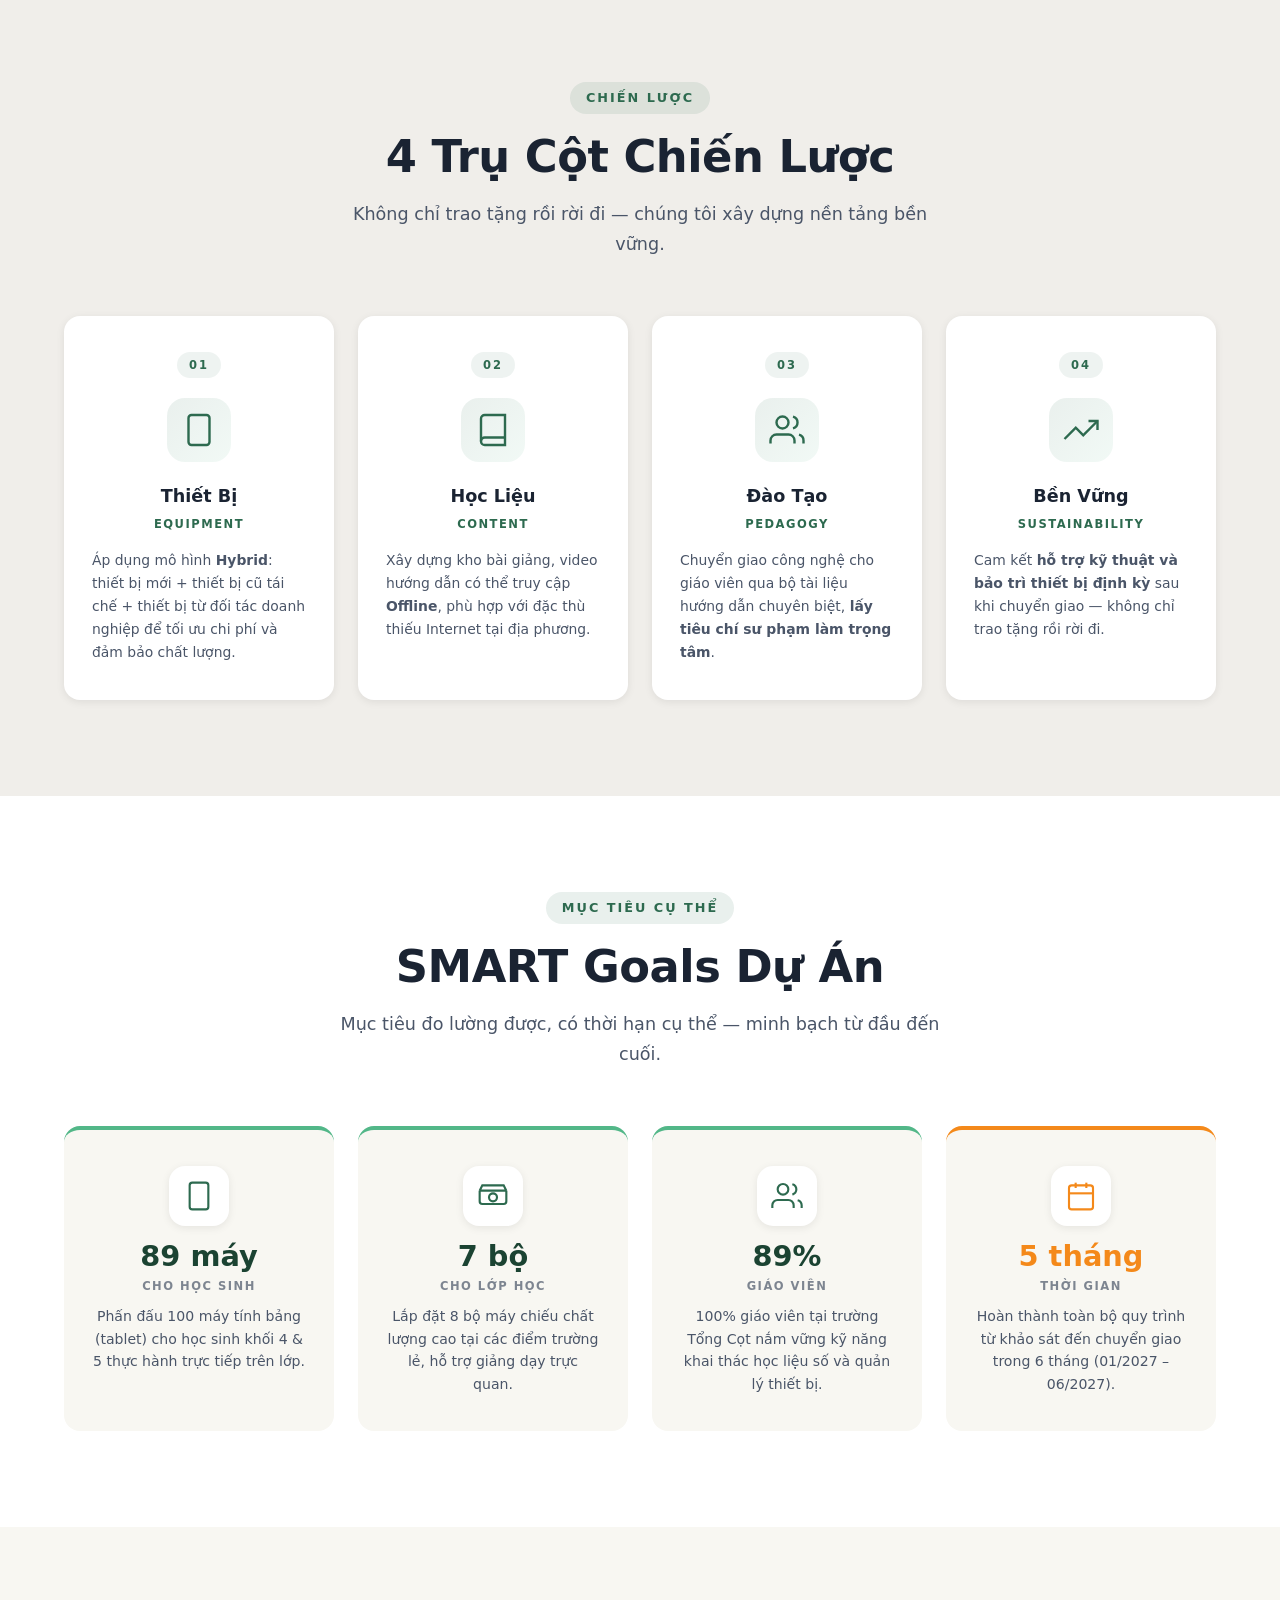
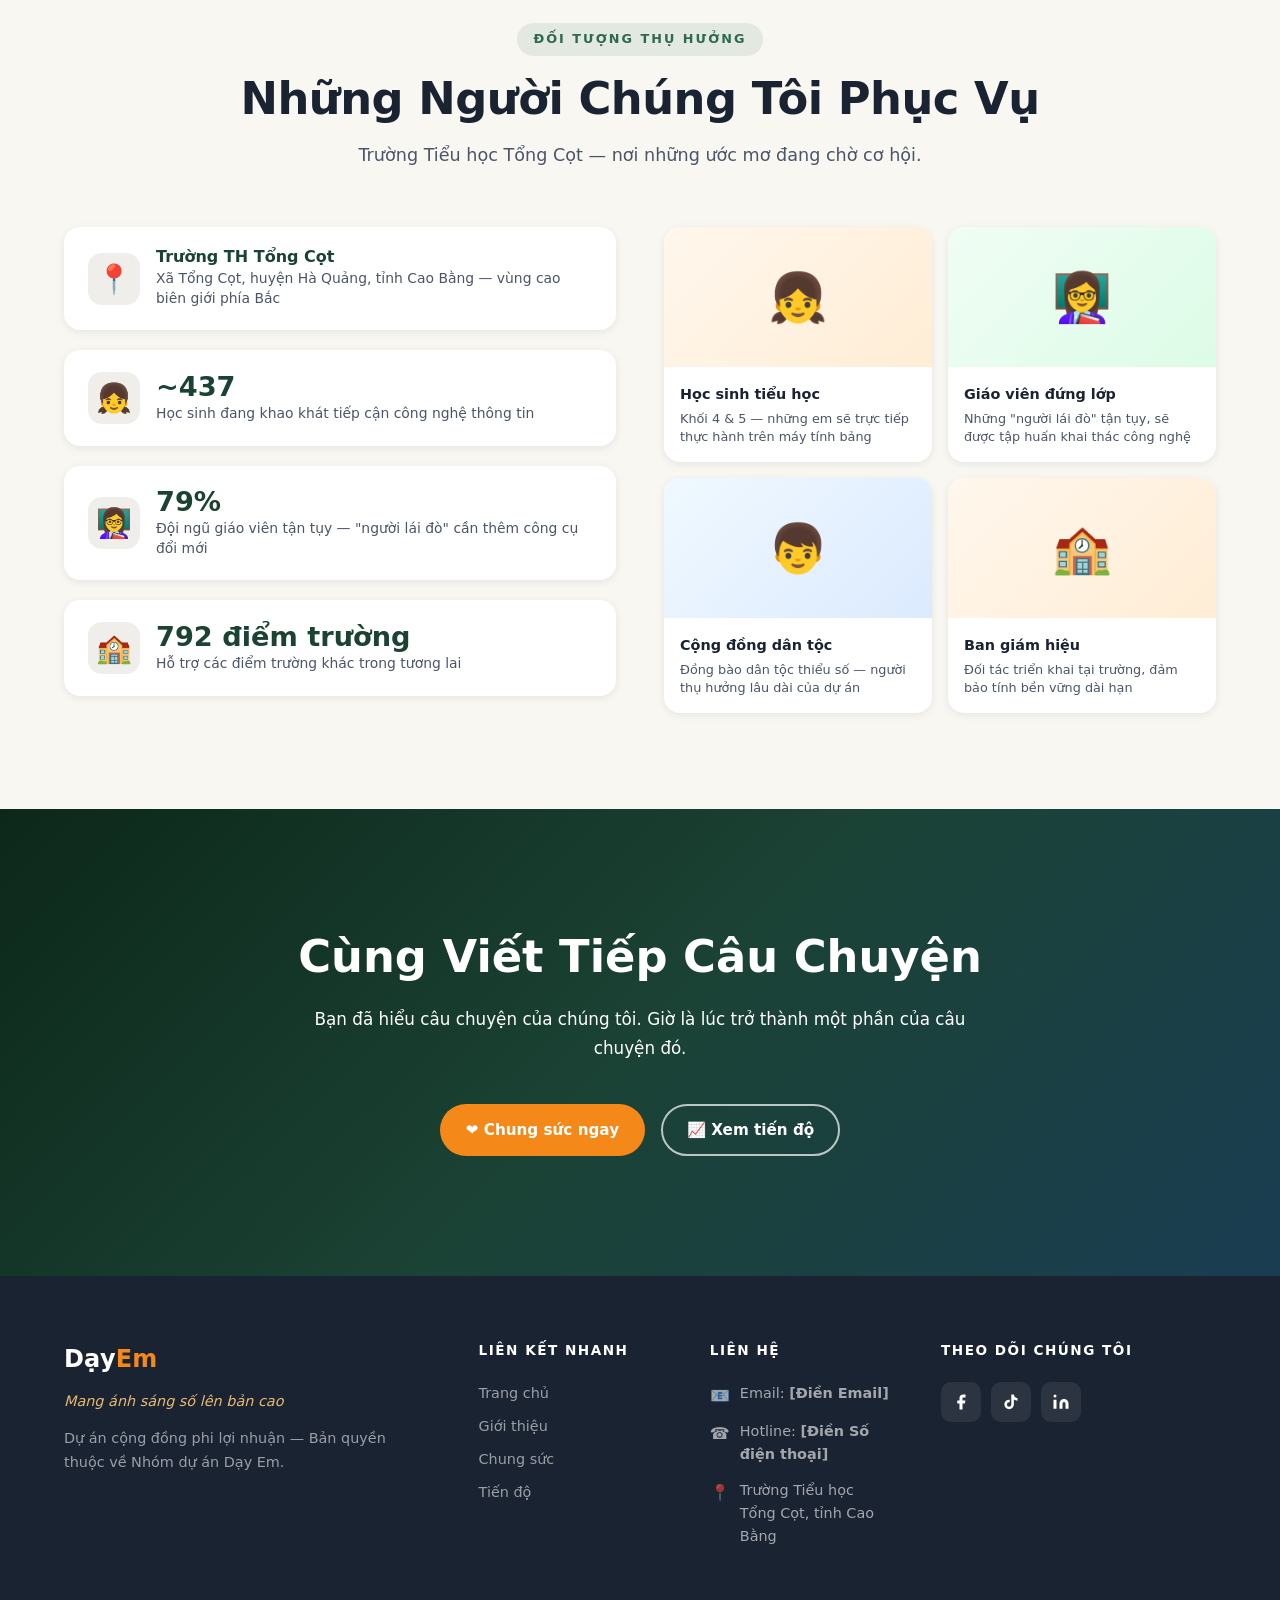
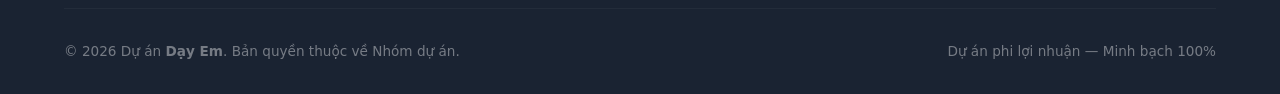
==== commit 80f650d1: "Update UI" ====
--- a/about.html
+++ b/about.html
@@ -1,16 +1,20 @@
-﻿<!DOCTYPE html>
+<!DOCTYPE html>
 <html lang="vi">
+
 <head>
   <meta charset="UTF-8" />
   <meta name="viewport" content="width=device-width, initial-scale=1.0" />
   <title>Giới Thiệu — Dạy Em</title>
-  <meta name="description" content="Câu chuyện ra đời của dự án Dạy Em — sứ mệnh, tầm nhìn và chiến lược thu hẹp khoảng cách số tại Tổng Cọt, Cao Bằng." />
+  <meta name="description"
+    content="Câu chuyện ra đời của dự án Dạy Em — sứ mệnh, tầm nhìn và chiến lược thu hẹp khoảng cách số tại Tổng Cọt, Cao Bằng." />
   <link rel="stylesheet" href="css/base.css" />
   <link rel="stylesheet" href="css/layout.css" />
   <link rel="stylesheet" href="components/header.css" />
   <link rel="stylesheet" href="components/footer.css" />
   <link rel="stylesheet" href="about.css" />
+  <script src="js/fallback.js"></script>
 </head>
+
 <body>
 
   <div id="site-header"></div>
@@ -31,7 +35,9 @@
             KHƠI NGUỒN TỪ<br>NHỮNG ƯỚC MƠ CON CHỮ
           </h1>
           <p class="about-hero-lead fade-in delay-2">
-            Dự án Dạy em ra đời từ nỗi trăn trở về sự chênh lệch kỹ năng số của trẻ em vùng cao. Tại xã Tổng Cọt, tỉnh Cao Bằng, nơi sóng điện thoại còn chập chờn, chúng tôi tin rằng công nghệ không nên là đặc quyền, mà là cầu nối để các em chạm tới tri thức nhân loại.
+            Dự án Dạy em ra đời từ nỗi trăn trở về sự chênh lệch kỹ năng số của trẻ em vùng cao. Tại xã Tổng Cọt, tỉnh
+            Cao Bằng, nơi sóng điện thoại còn chập chờn, chúng tôi tin rằng công nghệ không nên là đặc quyền, mà là cầu
+            nối để các em chạm tới tri thức nhân loại.
           </p>
         </div>
 
@@ -44,26 +50,27 @@
             <!-- SVG bản đồ đơn giản hóa vị trí tương đối -->
             <svg viewBox="0 0 280 200" fill="none" xmlns="http://www.w3.org/2000/svg">
               <!-- Viền bản đồ nền -->
-              <rect width="280" height="200" rx="8" fill="rgba(255,255,255,0.05)"/>
+              <rect width="280" height="200" rx="8" fill="rgba(255,255,255,0.05)" />
               <!-- Đường biên giới phác họa (cách điệu) -->
-              <path d="M40 30 Q80 10 140 20 Q200 30 240 60 Q260 100 250 150 Q230 180 190 190 Q140 200 90 185 Q50 170 30 140 Q10 110 20 70 Z"
-                    fill="rgba(45,106,79,0.15)" stroke="rgba(255,255,255,0.15)" stroke-width="1"/>
+              <path
+                d="M40 30 Q80 10 140 20 Q200 30 240 60 Q260 100 250 150 Q230 180 190 190 Q140 200 90 185 Q50 170 30 140 Q10 110 20 70 Z"
+                fill="rgba(45,106,79,0.15)" stroke="rgba(255,255,255,0.15)" stroke-width="1" />
               <!-- Đường bờ biển phía đông -->
-              <path d="M240 60 Q255 80 260 120 Q258 150 250 150"
-                    stroke="rgba(82,183,136,0.3)" stroke-width="1.5" stroke-dasharray="4 3"/>
+              <path d="M240 60 Q255 80 260 120 Q258 150 250 150" stroke="rgba(82,183,136,0.3)" stroke-width="1.5"
+                stroke-dasharray="4 3" />
               <!-- Điểm Hà Nội -->
-              <circle cx="155" cy="115" r="5" fill="rgba(255,255,255,0.4)"/>
+              <circle cx="155" cy="115" r="5" fill="rgba(255,255,255,0.4)" />
               <text x="163" y="119" fill="rgba(255,255,255,0.5)" font-size="9">Hà Nội</text>
               <!-- Đường từ Hà Nội đến Tổng Cọt -->
-              <line x1="155" y1="110" x2="118" y2="52" stroke="rgba(244,137,26,0.5)"
-                    stroke-width="1.5" stroke-dasharray="5 3"/>
+              <line x1="155" y1="110" x2="118" y2="52" stroke="rgba(244,137,26,0.5)" stroke-width="1.5"
+                stroke-dasharray="5 3" />
               <!-- Điểm Tổng Cọt (nổi bật) -->
-              <circle cx="118" cy="48" r="10" fill="rgba(244,137,26,0.2)"
-                      stroke="var(--orange,#F4891A)" stroke-width="2">
-                <animate attributeName="r" values="10;14;10" dur="2s" repeatCount="indefinite"/>
-                <animate attributeName="opacity" values="1;0.6;1" dur="2s" repeatCount="indefinite"/>
+              <circle cx="118" cy="48" r="10" fill="rgba(244,137,26,0.2)" stroke="var(--orange,#F4891A)"
+                stroke-width="2">
+                <animate attributeName="r" values="10;14;10" dur="2s" repeatCount="indefinite" />
+                <animate attributeName="opacity" values="1;0.6;1" dur="2s" repeatCount="indefinite" />
               </circle>
-              <circle cx="118" cy="48" r="5" fill="#F4891A"/>
+              <circle cx="118" cy="48" r="5" fill="#F4891A" />
               <text x="128" y="40" fill="#F4D35E" font-size="10" font-weight="bold">Tổng Cọt</text>
               <text x="128" y="52" fill="rgba(255,255,255,0.6)" font-size="8">Hà Quảng, Cao Bằng</text>
               <!-- Khoảng cách -->
@@ -88,7 +95,7 @@
   </section>
 
 
- 
+
   <!-- ===== MISSION & VISION ===== -->
   <section class="mission-vision">
     <div class="container">
@@ -102,12 +109,15 @@
         <div class="mv-card mission fade-in-left">
           <div class="mv-card-icon-wrap mission-icon">
             <svg width="32" height="32" viewBox="0 0 24 24" fill="none" stroke="currentColor" stroke-width="1.8">
-              <circle cx="12" cy="12" r="10"/><circle cx="12" cy="12" r="6"/><circle cx="12" cy="12" r="2"/>
+              <circle cx="12" cy="12" r="10" />
+              <circle cx="12" cy="12" r="6" />
+              <circle cx="12" cy="12" r="2" />
             </svg>
           </div>
           <div class="mv-card-title">Sứ Mệnh</div>
           <p class="mv-card-text">
-            <strong>Trao tặng công cụ, truyền dạy kỹ năng.</strong> Chúng tôi cung cấp thiết bị phần cứng và học liệu số hóa để học sinh và giáo viên vùng sâu vùng xa có thể <em>dạy và học hiệu quả trong mọi điều kiện</em>.
+            <strong>Trao tặng công cụ, truyền dạy kỹ năng.</strong> Chúng tôi cung cấp thiết bị phần cứng và học liệu số
+            hóa để học sinh và giáo viên vùng sâu vùng xa có thể <em>dạy và học hiệu quả trong mọi điều kiện</em>.
           </p>
           <ul class="mv-list">
             <li>
@@ -129,13 +139,14 @@
         <div class="mv-card vision fade-in-right">
           <div class="mv-card-icon-wrap vision-icon">
             <svg width="32" height="32" viewBox="0 0 24 24" fill="none" stroke="currentColor" stroke-width="1.8">
-              <path d="M2 12s3-7 10-7 10 7 10 7-3 7-10 7-10-7-10-7z"/>
-              <circle cx="12" cy="12" r="3"/>
+              <path d="M2 12s3-7 10-7 10 7 10 7-3 7-10 7-10-7-10-7z" />
+              <circle cx="12" cy="12" r="3" />
             </svg>
           </div>
           <div class="mv-card-title">Tầm Nhìn</div>
           <p class="mv-card-text">
-            <strong>Xóa bỏ rào cản số hóa trong giáo dục tiểu học tại Việt Nam.</strong> Xây dựng một cộng đồng nơi <em>mọi trẻ em, dù ở bất cứ đâu</em>, đều có cơ hội trở thành công dân số tương lai.
+            <strong>Xóa bỏ rào cản số hóa trong giáo dục tiểu học tại Việt Nam.</strong> Xây dựng một cộng đồng nơi
+            <em>mọi trẻ em, dù ở bất cứ đâu</em>, đều có cơ hội trở thành công dân số tương lai.
           </p>
           <ul class="mv-list">
             <li>
@@ -170,13 +181,15 @@
           <div class="pillar-number">01</div>
           <div class="pillar-icon-wrap">
             <svg width="36" height="36" viewBox="0 0 24 24" fill="none" stroke="currentColor" stroke-width="1.6">
-              <rect x="5" y="2" width="14" height="20" rx="2"/><line x1="12" y1="18" x2="12" y2="18.01"/>
+              <rect x="5" y="2" width="14" height="20" rx="2" />
+              <line x1="12" y1="18" x2="12" y2="18.01" />
             </svg>
           </div>
           <div class="pillar-title">Thiết Bị</div>
           <div class="pillar-sub">Equipment</div>
           <p class="pillar-desc">
-            Áp dụng mô hình <strong>Hybrid</strong>: thiết bị mới + thiết bị cũ tái chế + thiết bị từ đối tác doanh nghiệp để tối ưu chi phí và đảm bảo chất lượng.
+            Áp dụng mô hình <strong>Hybrid</strong>: thiết bị mới + thiết bị cũ tái chế + thiết bị từ đối tác doanh
+            nghiệp để tối ưu chi phí và đảm bảo chất lượng.
           </p>
         </div>
 
@@ -184,13 +197,15 @@
           <div class="pillar-number">02</div>
           <div class="pillar-icon-wrap">
             <svg width="36" height="36" viewBox="0 0 24 24" fill="none" stroke="currentColor" stroke-width="1.6">
-              <path d="M4 19.5A2.5 2.5 0 0 1 6.5 17H20"/><path d="M6.5 2H20v20H6.5A2.5 2.5 0 0 1 4 19.5v-15A2.5 2.5 0 0 1 6.5 2z"/>
+              <path d="M4 19.5A2.5 2.5 0 0 1 6.5 17H20" />
+              <path d="M6.5 2H20v20H6.5A2.5 2.5 0 0 1 4 19.5v-15A2.5 2.5 0 0 1 6.5 2z" />
             </svg>
           </div>
           <div class="pillar-title">Học Liệu</div>
           <div class="pillar-sub">Content</div>
           <p class="pillar-desc">
-            Xây dựng kho bài giảng, video hướng dẫn có thể truy cập <strong>Offline</strong>, phù hợp với đặc thù thiếu Internet tại địa phương.
+            Xây dựng kho bài giảng, video hướng dẫn có thể truy cập <strong>Offline</strong>, phù hợp với đặc thù thiếu
+            Internet tại địa phương.
           </p>
         </div>
 
@@ -198,14 +213,16 @@
           <div class="pillar-number">03</div>
           <div class="pillar-icon-wrap">
             <svg width="36" height="36" viewBox="0 0 24 24" fill="none" stroke="currentColor" stroke-width="1.6">
-              <path d="M17 21v-2a4 4 0 0 0-4-4H5a4 4 0 0 0-4 4v2"/><circle cx="9" cy="7" r="4"/>
-              <path d="M23 21v-2a4 4 0 0 0-3-3.87M16 3.13a4 4 0 0 1 0 7.75"/>
+              <path d="M17 21v-2a4 4 0 0 0-4-4H5a4 4 0 0 0-4 4v2" />
+              <circle cx="9" cy="7" r="4" />
+              <path d="M23 21v-2a4 4 0 0 0-3-3.87M16 3.13a4 4 0 0 1 0 7.75" />
             </svg>
           </div>
           <div class="pillar-title">Đào Tạo</div>
           <div class="pillar-sub">Pedagogy</div>
           <p class="pillar-desc">
-            Chuyển giao công nghệ cho giáo viên qua bộ tài liệu hướng dẫn chuyên biệt, <strong>lấy tiêu chí sư phạm làm trọng tâm</strong>.
+            Chuyển giao công nghệ cho giáo viên qua bộ tài liệu hướng dẫn chuyên biệt, <strong>lấy tiêu chí sư phạm làm
+              trọng tâm</strong>.
           </p>
         </div>
 
@@ -213,14 +230,15 @@
           <div class="pillar-number">04</div>
           <div class="pillar-icon-wrap">
             <svg width="36" height="36" viewBox="0 0 24 24" fill="none" stroke="currentColor" stroke-width="1.6">
-              <polyline points="23 6 13.5 15.5 8.5 10.5 1 18"/>
-              <polyline points="17 6 23 6 23 12"/>
+              <polyline points="23 6 13.5 15.5 8.5 10.5 1 18" />
+              <polyline points="17 6 23 6 23 12" />
             </svg>
           </div>
           <div class="pillar-title">Bền Vững</div>
           <div class="pillar-sub">Sustainability</div>
           <p class="pillar-desc">
-            Cam kết <strong>hỗ trợ kỹ thuật và bảo trì thiết bị định kỳ</strong> sau khi chuyển giao — không chỉ trao tặng rồi rời đi.
+            Cam kết <strong>hỗ trợ kỹ thuật và bảo trì thiết bị định kỳ</strong> sau khi chuyển giao — không chỉ trao
+            tặng rồi rời đi.
           </p>
         </div>
       </div>
@@ -240,57 +258,63 @@
         <div class="goal-card fade-in delay-1">
           <div class="goal-card-icon">
             <svg width="32" height="32" viewBox="0 0 24 24" fill="none" stroke="currentColor" stroke-width="1.6">
-              <rect x="5" y="2" width="14" height="20" rx="2"/><line x1="12" y1="18" x2="12" y2="18.01"/>
+              <rect x="5" y="2" width="14" height="20" rx="2" />
+              <line x1="12" y1="18" x2="12" y2="18.01" />
             </svg>
           </div>
           <div class="goal-card-body">
             <div class="goal-num"><span class="counter" data-target="100">0</span> máy</div>
             <div class="goal-tag">Cho học sinh</div>
-            <p class="goal-desc">Phấn đấu 100 máy tính bảng (tablet) cho học sinh khối 4 &amp; 5 thực hành trực tiếp trên lớp.</p>
+            <p class="goal-desc">Phấn đấu 100 máy tính bảng (tablet) cho học sinh khối 4 &amp; 5 thực hành trực tiếp
+              trên lớp.</p>
           </div>
         </div>
 
         <div class="goal-card fade-in delay-2">
           <div class="goal-card-icon">
             <svg width="32" height="32" viewBox="0 0 24 24" fill="none" stroke="currentColor" stroke-width="1.6">
-              <path d="M2 8h20M2 8v8a2 2 0 0 0 2 2h16a2 2 0 0 0 2-2V8M2 8l2-4h16l2 4"/>
-              <circle cx="12" cy="13" r="3"/>
+              <path d="M2 8h20M2 8v8a2 2 0 0 0 2 2h16a2 2 0 0 0 2-2V8M2 8l2-4h16l2 4" />
+              <circle cx="12" cy="13" r="3" />
             </svg>
           </div>
           <div class="goal-card-body">
             <div class="goal-num"><span class="counter" data-target="8">0</span> bộ</div>
             <div class="goal-tag">Cho lớp học</div>
-            <p class="goal-desc">Lắp đặt 8 bộ máy chiếu chất lượng cao tại các điểm trường lẻ, hỗ trợ giảng dạy trực quan.</p>
+            <p class="goal-desc">Lắp đặt 8 bộ máy chiếu chất lượng cao tại các điểm trường lẻ, hỗ trợ giảng dạy trực
+              quan.</p>
           </div>
         </div>
 
         <div class="goal-card fade-in delay-3">
           <div class="goal-card-icon">
             <svg width="32" height="32" viewBox="0 0 24 24" fill="none" stroke="currentColor" stroke-width="1.6">
-              <path d="M17 21v-2a4 4 0 0 0-4-4H5a4 4 0 0 0-4 4v2"/><circle cx="9" cy="7" r="4"/>
-              <path d="M23 21v-2a4 4 0 0 0-3-3.87M16 3.13a4 4 0 0 1 0 7.75"/>
+              <path d="M17 21v-2a4 4 0 0 0-4-4H5a4 4 0 0 0-4 4v2" />
+              <circle cx="9" cy="7" r="4" />
+              <path d="M23 21v-2a4 4 0 0 0-3-3.87M16 3.13a4 4 0 0 1 0 7.75" />
             </svg>
           </div>
           <div class="goal-card-body">
             <div class="goal-num"><span class="counter" data-target="100">0</span>%</div>
             <div class="goal-tag">Giáo viên</div>
-            <p class="goal-desc">100% giáo viên tại trường Tổng Cọt nắm vững kỹ năng khai thác học liệu số và quản lý thiết bị.</p>
+            <p class="goal-desc">100% giáo viên tại trường Tổng Cọt nắm vững kỹ năng khai thác học liệu số và quản lý
+              thiết bị.</p>
           </div>
         </div>
 
         <div class="goal-card fade-in delay-4">
           <div class="goal-card-icon">
             <svg width="32" height="32" viewBox="0 0 24 24" fill="none" stroke="currentColor" stroke-width="1.6">
-              <rect x="3" y="4" width="18" height="18" rx="2"/>
-              <line x1="16" y1="2" x2="16" y2="6"/>
-              <line x1="8" y1="2" x2="8" y2="6"/>
-              <line x1="3" y1="10" x2="21" y2="10"/>
+              <rect x="3" y="4" width="18" height="18" rx="2" />
+              <line x1="16" y1="2" x2="16" y2="6" />
+              <line x1="8" y1="2" x2="8" y2="6" />
+              <line x1="3" y1="10" x2="21" y2="10" />
             </svg>
           </div>
           <div class="goal-card-body">
             <div class="goal-num"><span class="counter" data-target="6">0</span> tháng</div>
             <div class="goal-tag">Thời gian</div>
-            <p class="goal-desc">Hoàn thành toàn bộ quy trình từ khảo sát đến chuyển giao trong 6 tháng (01/2026 – 06/2026).</p>
+            <p class="goal-desc">Hoàn thành toàn bộ quy trình từ khảo sát đến chuyển giao trong 6 tháng (01/2027 –
+              06/2027).</p>
           </div>
         </div>
       </div>
@@ -314,7 +338,8 @@
             <div class="bene-stat-icon">📍</div>
             <div>
               <span class="bene-stat-place">Trường TH Tổng Cọt</span>
-              <div class="bene-stat-label">Xã Tổng Cọt, huyện Hà Quảng, tỉnh Cao Bằng — vùng cao biên giới phía Bắc</div>
+              <div class="bene-stat-label">Xã Tổng Cọt, huyện Hà Quảng, tỉnh Cao Bằng — vùng cao biên giới phía Bắc
+              </div>
             </div>
           </div>
 
@@ -337,8 +362,8 @@
           <div class="bene-stat fade-in-left delay-3">
             <div class="bene-stat-icon">🏫</div>
             <div>
-              <span class="bene-stat-num"><span class="counter" data-target="8">0</span> điểm</span>
-              <div class="bene-stat-label">Điểm trường lẻ rải rác trong địa bàn xã rộng lớn</div>
+              <span class="bene-stat-num"><span class="counter" data-target="999">0</span> điểm trường</span>
+              <div class="bene-stat-label">Hỗ trợ các điểm trường khác trong tương lai</div>
             </div>
           </div>
         </div>
@@ -404,4 +429,5 @@
   <script src="js/components.js"></script>
   <script src="js/main.js"></script>
 </body>
-</html>
+
+</html>
